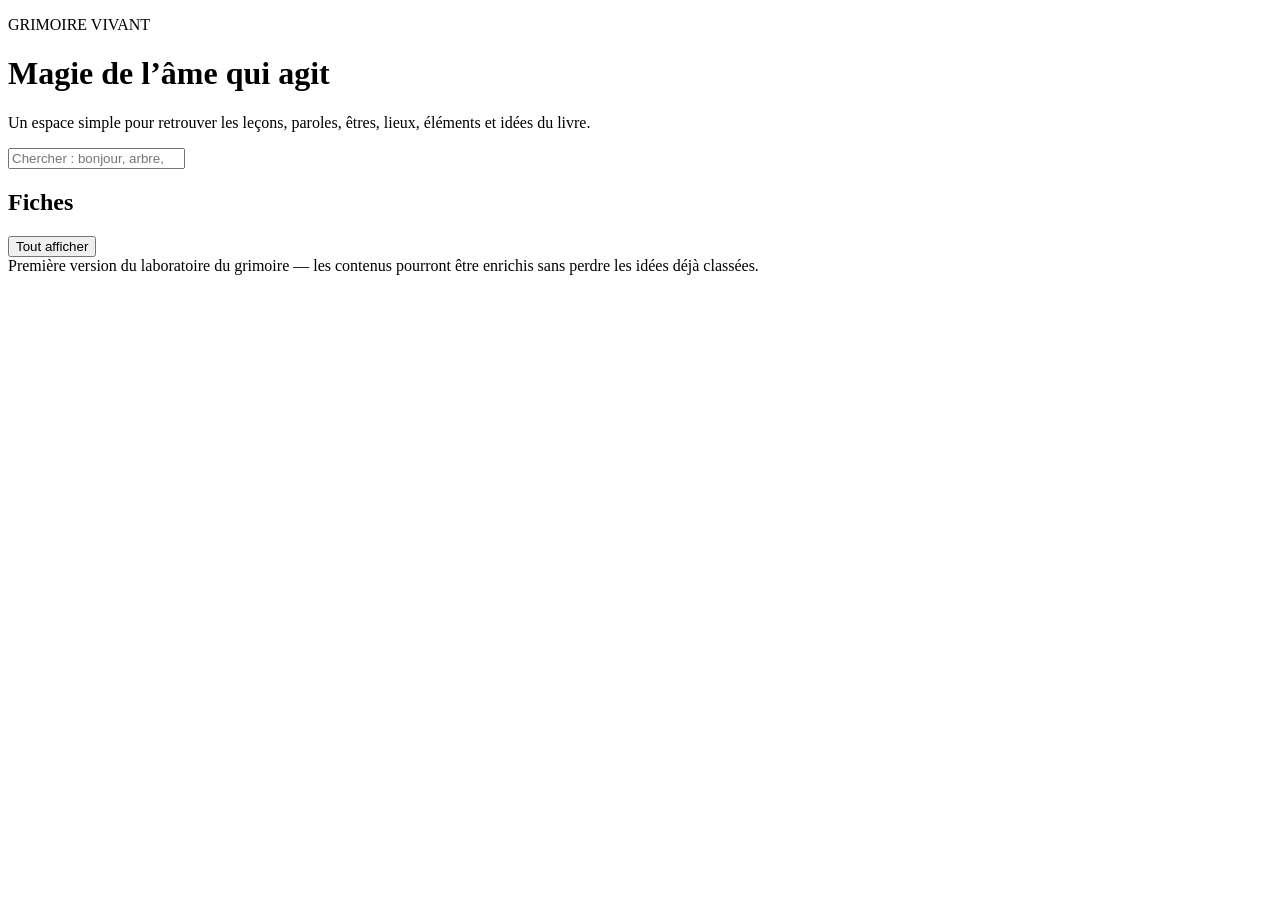
==== app/index.html @ 1a463aea "Create first grimoire app interface" ====
<!doctype html>
<html lang="fr">
<head>
  <meta charset="utf-8" />
  <meta name="viewport" content="width=device-width, initial-scale=1" />
  <title>Magie — Grimoire vivant</title>
  <link rel="stylesheet" href="styles.css" />
</head>
<body>
  <header class="hero">
    <p class="eyebrow">GRIMOIRE VIVANT</p>
    <h1>Magie de l’âme qui agit</h1>
    <p>Un espace simple pour retrouver les leçons, paroles, êtres, lieux, éléments et idées du livre.</p>
    <input id="search" type="search" placeholder="Chercher : bonjour, arbre, bénédiction…" />
  </header>

  <main>
    <section id="categories" class="categories" aria-label="Catégories"></section>
    <section>
      <div class="section-title">
        <h2>Fiches</h2>
        <button id="showAll" class="ghost">Tout afficher</button>
      </div>
      <div id="cards" class="cards"></div>
    </section>
  </main>

  <footer>Première version du laboratoire du grimoire — les contenus pourront être enrichis sans perdre les idées déjà classées.</footer>
  <script src="app.js"></script>
</body>
</html>
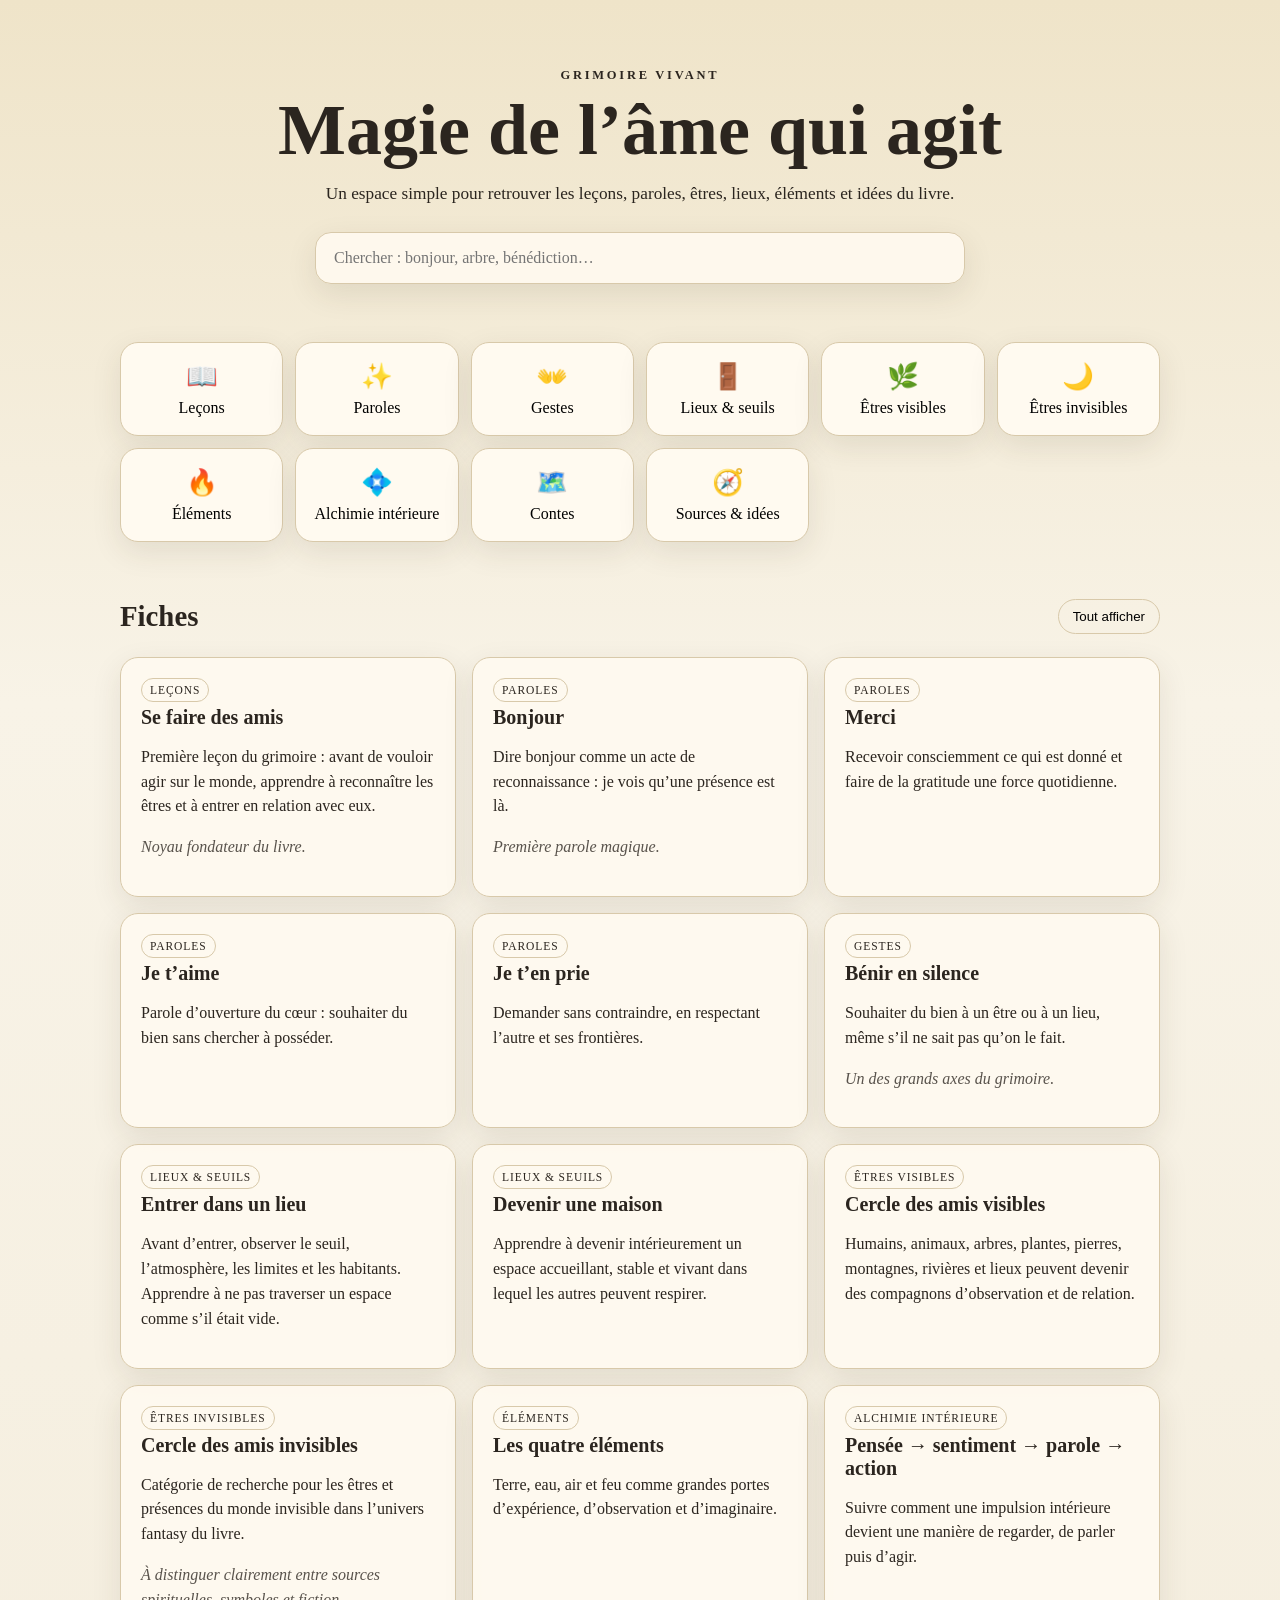
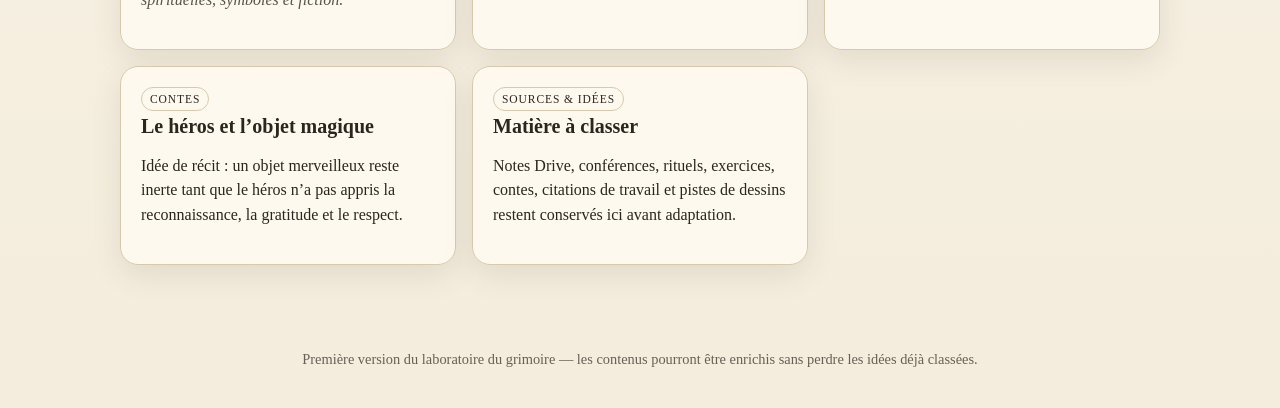
==== commit f1627f7b: "Make grimoire app standalone to avoid preview fetch errors" ====
--- a/app/index.html
+++ b/app/index.html
@@ -4,7 +4,20 @@
   <meta charset="utf-8" />
   <meta name="viewport" content="width=device-width, initial-scale=1" />
   <title>Magie — Grimoire vivant</title>
-  <link rel="stylesheet" href="styles.css" />
+  <style>
+    :root{--bg:#f6f0df;--ink:#2b251f;--paper:#fffaf0;--line:#d8c9aa;--shadow:0 10px 30px rgba(62,47,30,.10)}
+    *{box-sizing:border-box}body{margin:0;font-family:Georgia,'Times New Roman',serif;background:linear-gradient(180deg,#efe4c9 0,#f8f3e7 35%,#f4eddd 100%);color:var(--ink)}
+    .hero{max-width:980px;margin:0 auto;padding:56px 20px 28px;text-align:center}.eyebrow{letter-spacing:.22em;font-size:.78rem;font-weight:700}
+    .hero h1{font-size:clamp(2.2rem,6vw,4.5rem);line-height:.95;margin:.3rem 0 1rem}.hero>p:not(.eyebrow){max-width:680px;margin:0 auto 24px;font-size:1.08rem;line-height:1.6}
+    .hero input{width:min(100%,650px);padding:16px 18px;border:1px solid var(--line);border-radius:16px;background:rgba(255,250,240,.9);font:inherit;box-shadow:var(--shadow)}
+    main{max-width:1080px;margin:0 auto;padding:12px 20px 60px}.categories{display:grid;grid-template-columns:repeat(auto-fit,minmax(150px,1fr));gap:12px;margin:18px 0 34px}
+    .category{border:1px solid var(--line);background:var(--paper);border-radius:18px;padding:18px 12px;cursor:pointer;font:inherit;min-height:92px;box-shadow:var(--shadow);transition:.15s transform,.15s background}
+    .category:hover,.category.active{transform:translateY(-2px);background:#fff}.category .icon{display:block;font-size:1.6rem;margin-bottom:7px}
+    .section-title{display:flex;align-items:center;justify-content:space-between;gap:12px}.section-title h2{font-size:1.8rem}.ghost{border:1px solid var(--line);background:transparent;border-radius:999px;padding:9px 14px;cursor:pointer}
+    .cards{display:grid;grid-template-columns:repeat(auto-fit,minmax(260px,1fr));gap:16px}.card{background:rgba(255,250,240,.92);border:1px solid var(--line);border-radius:18px;padding:20px;box-shadow:var(--shadow)}
+    .card h3{margin:.25rem 0 .7rem;font-size:1.25rem}.card p{line-height:1.55}.tag{display:inline-block;font-size:.72rem;letter-spacing:.08em;text-transform:uppercase;border:1px solid var(--line);border-radius:999px;padding:5px 8px}.note{font-style:italic;opacity:.78}
+    footer{text-align:center;padding:26px 20px 40px;opacity:.7;font-size:.9rem}@media(max-width:600px){.hero{padding-top:38px}.categories{grid-template-columns:repeat(2,1fr)}.section-title{align-items:flex-end}.cards{grid-template-columns:1fr}}
+  </style>
 </head>
 <body>
   <header class="hero">
@@ -26,6 +39,52 @@
   </main>
 
   <footer>Première version du laboratoire du grimoire — les contenus pourront être enrichis sans perdre les idées déjà classées.</footer>
-  <script src="app.js"></script>
+
+  <script>
+    const categories=[
+      ['lecons','📖','Leçons'],['paroles','✨','Paroles'],['gestes','👐','Gestes'],['espaces','🚪','Lieux & seuils'],['visible','🌿','Êtres visibles'],['invisible','🌙','Êtres invisibles'],['elements','🔥','Éléments'],['alchimie','💠','Alchimie intérieure'],['contes','🗺️','Contes'],['sources','🧭','Sources & idées']
+    ];
+    const entries=[
+      {cat:'lecons',title:'Se faire des amis',text:'Première leçon du grimoire : avant de vouloir agir sur le monde, apprendre à reconnaître les êtres et à entrer en relation avec eux.',note:'Noyau fondateur du livre.'},
+      {cat:'paroles',title:'Bonjour',text:'Dire bonjour comme un acte de reconnaissance : je vois qu’une présence est là.',note:'Première parole magique.'},
+      {cat:'paroles',title:'Merci',text:'Recevoir consciemment ce qui est donné et faire de la gratitude une force quotidienne.'},
+      {cat:'paroles',title:'Je t’aime',text:'Parole d’ouverture du cœur : souhaiter du bien sans chercher à posséder.'},
+      {cat:'paroles',title:'Je t’en prie',text:'Demander sans contraindre, en respectant l’autre et ses frontières.'},
+      {cat:'gestes',title:'Bénir en silence',text:'Souhaiter du bien à un être ou à un lieu, même s’il ne sait pas qu’on le fait.',note:'Un des grands axes du grimoire.'},
+      {cat:'espaces',title:'Entrer dans un lieu',text:'Avant d’entrer, observer le seuil, l’atmosphère, les limites et les habitants. Apprendre à ne pas traverser un espace comme s’il était vide.'},
+      {cat:'espaces',title:'Devenir une maison',text:'Apprendre à devenir intérieurement un espace accueillant, stable et vivant dans lequel les autres peuvent respirer.'},
+      {cat:'visible',title:'Cercle des amis visibles',text:'Humains, animaux, arbres, plantes, pierres, montagnes, rivières et lieux peuvent devenir des compagnons d’observation et de relation.'},
+      {cat:'invisible',title:'Cercle des amis invisibles',text:'Catégorie de recherche pour les êtres et présences du monde invisible dans l’univers fantasy du livre.',note:'À distinguer clairement entre sources spirituelles, symboles et fiction.'},
+      {cat:'elements',title:'Les quatre éléments',text:'Terre, eau, air et feu comme grandes portes d’expérience, d’observation et d’imaginaire.'},
+      {cat:'alchimie',title:'Pensée → sentiment → parole → action',text:'Suivre comment une impulsion intérieure devient une manière de regarder, de parler puis d’agir.'},
+      {cat:'contes',title:'Le héros et l’objet magique',text:'Idée de récit : un objet merveilleux reste inerte tant que le héros n’a pas appris la reconnaissance, la gratitude et le respect.'},
+      {cat:'sources',title:'Matière à classer',text:'Notes Drive, conférences, rituels, exercices, contes, citations de travail et pistes de dessins restent conservés ici avant adaptation.'}
+    ];
+    const categoryEl=document.querySelector('#categories');
+    const cardsEl=document.querySelector('#cards');
+    const searchEl=document.querySelector('#search');
+    const showAll=document.querySelector('#showAll');
+    let active='all';
+    categories.forEach(([id,icon,label])=>{
+      const b=document.createElement('button');
+      b.className='category'; b.dataset.cat=id; b.innerHTML=`<span class="icon">${icon}</span>${label}`;
+      b.onclick=()=>{active=id;document.querySelectorAll('.category').forEach(x=>x.classList.toggle('active',x===b));render();};
+      categoryEl.appendChild(b);
+    });
+    function render(){
+      const q=searchEl.value.trim().toLowerCase();
+      const filtered=entries.filter(e=>(active==='all'||e.cat===active)&&(`${e.title} ${e.text} ${e.note||''}`.toLowerCase().includes(q)));
+      cardsEl.innerHTML=filtered.length?'':'<article class="card"><h3>Aucune fiche trouvée</h3><p>Essaie un autre mot ou affiche toutes les catégories.</p></article>';
+      filtered.forEach(e=>{
+        const label=categories.find(c=>c[0]===e.cat)?.[2]||e.cat;
+        const card=document.createElement('article'); card.className='card';
+        card.innerHTML=`<span class="tag">${label}</span><h3>${e.title}</h3><p>${e.text}</p>${e.note?`<p class="note">${e.note}</p>`:''}`;
+        cardsEl.appendChild(card);
+      });
+    }
+    searchEl.addEventListener('input',render);
+    showAll.onclick=()=>{active='all';document.querySelectorAll('.category').forEach(x=>x.classList.remove('active'));render();};
+    render();
+  </script>
 </body>
 </html>
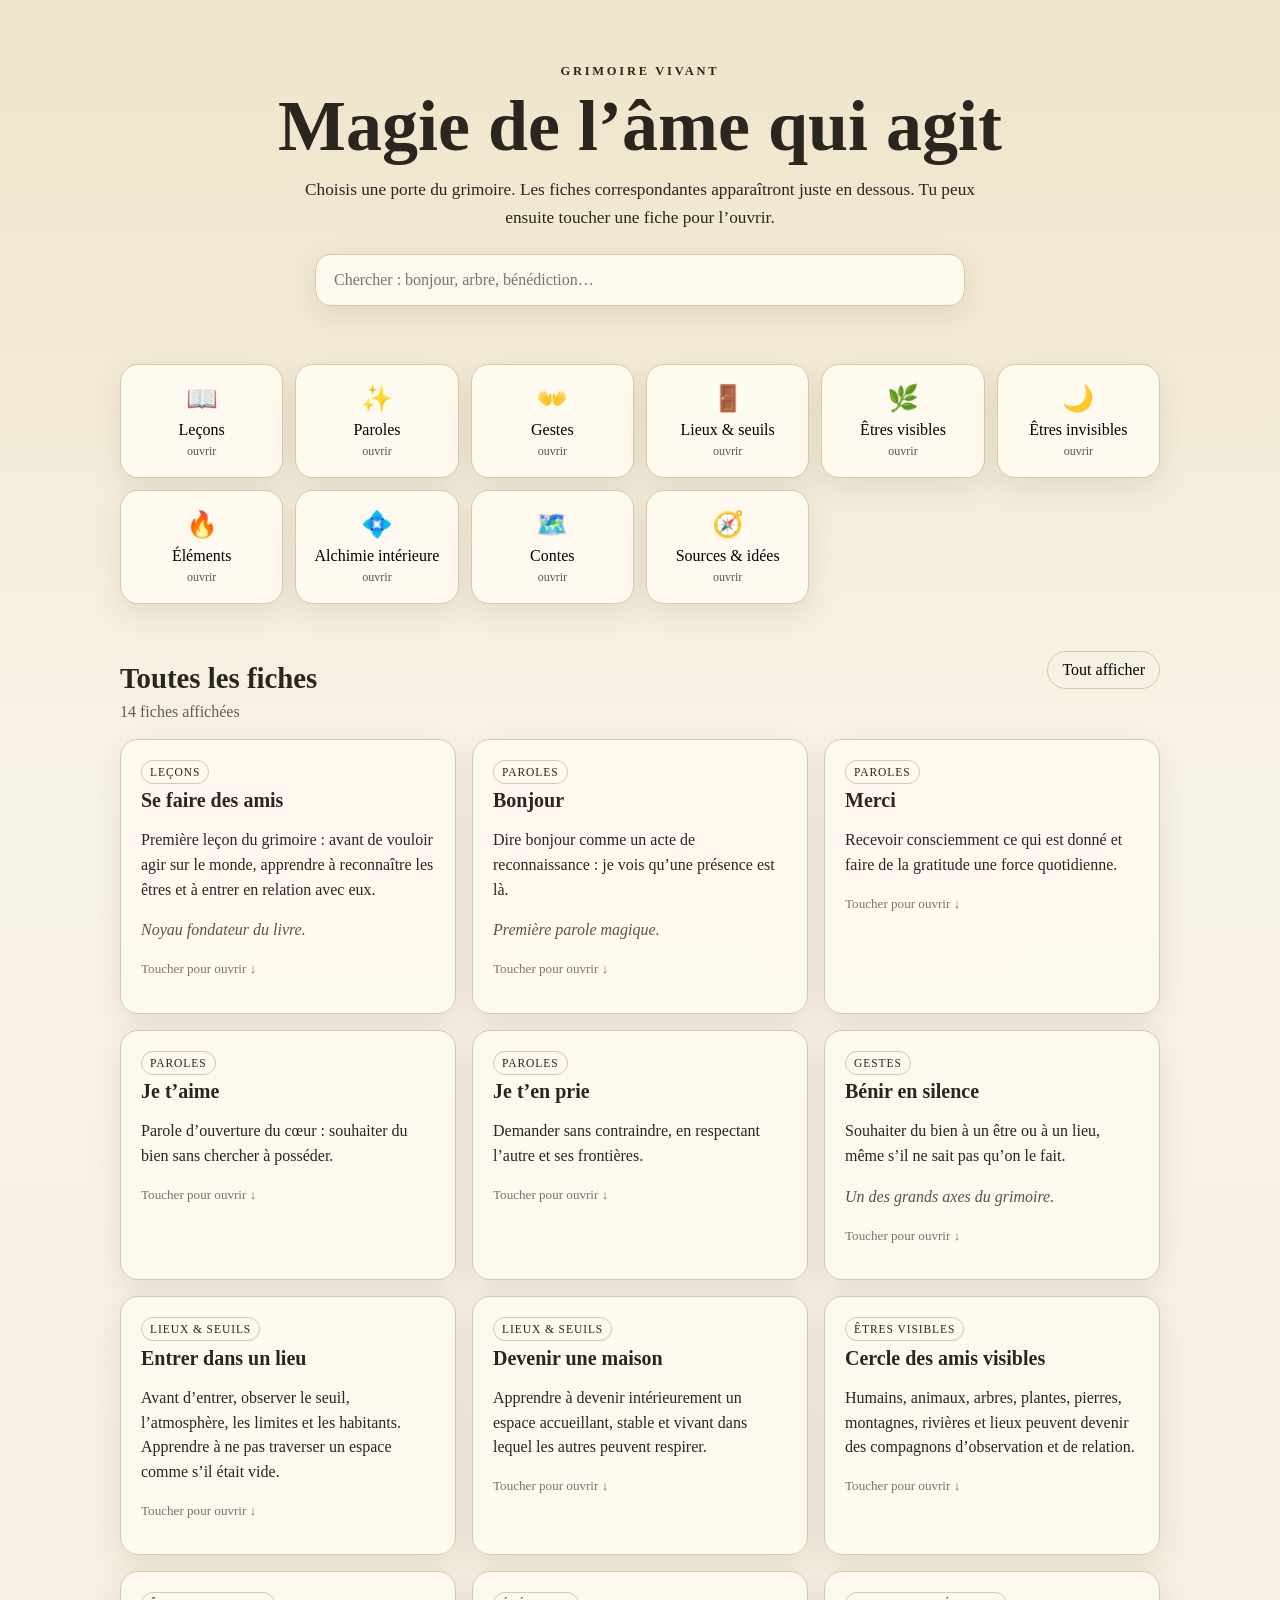
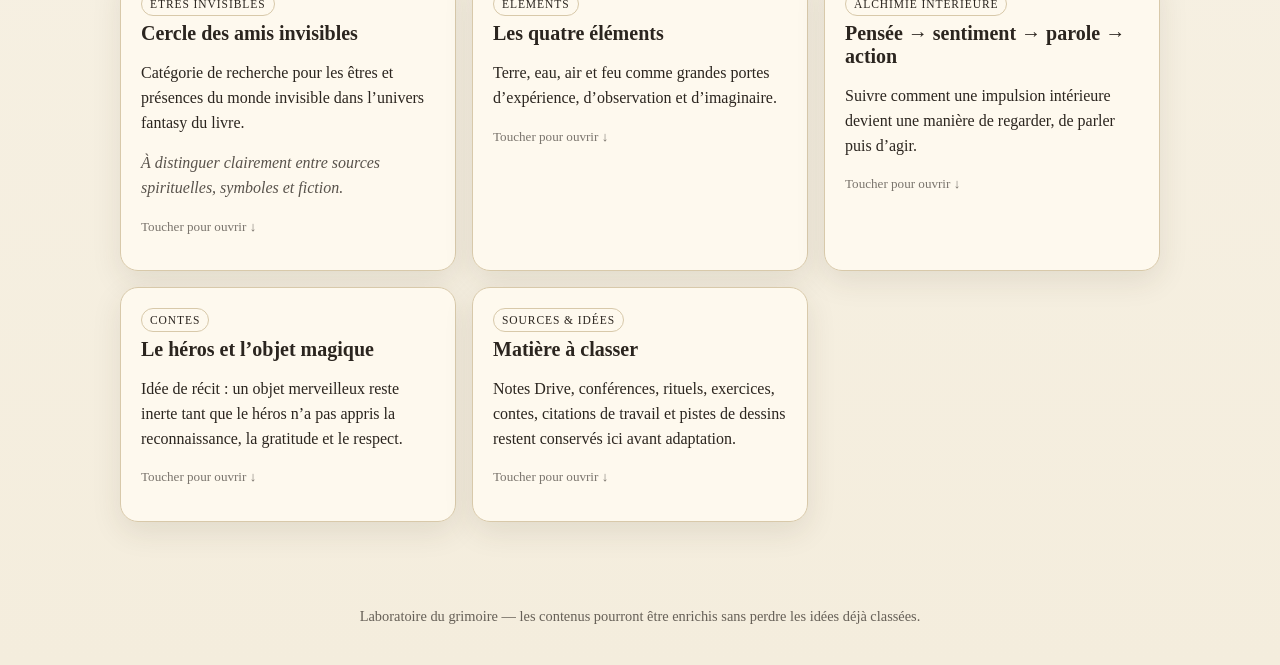
==== commit ae0c7016: "Make grimoire buttons clearly interactive" ====
--- a/app/index.html
+++ b/app/index.html
@@ -1,90 +1,60 @@
 <!doctype html>
 <html lang="fr">
 <head>
-  <meta charset="utf-8" />
-  <meta name="viewport" content="width=device-width, initial-scale=1" />
-  <title>Magie — Grimoire vivant</title>
-  <style>
-    :root{--bg:#f6f0df;--ink:#2b251f;--paper:#fffaf0;--line:#d8c9aa;--shadow:0 10px 30px rgba(62,47,30,.10)}
-    *{box-sizing:border-box}body{margin:0;font-family:Georgia,'Times New Roman',serif;background:linear-gradient(180deg,#efe4c9 0,#f8f3e7 35%,#f4eddd 100%);color:var(--ink)}
-    .hero{max-width:980px;margin:0 auto;padding:56px 20px 28px;text-align:center}.eyebrow{letter-spacing:.22em;font-size:.78rem;font-weight:700}
-    .hero h1{font-size:clamp(2.2rem,6vw,4.5rem);line-height:.95;margin:.3rem 0 1rem}.hero>p:not(.eyebrow){max-width:680px;margin:0 auto 24px;font-size:1.08rem;line-height:1.6}
-    .hero input{width:min(100%,650px);padding:16px 18px;border:1px solid var(--line);border-radius:16px;background:rgba(255,250,240,.9);font:inherit;box-shadow:var(--shadow)}
-    main{max-width:1080px;margin:0 auto;padding:12px 20px 60px}.categories{display:grid;grid-template-columns:repeat(auto-fit,minmax(150px,1fr));gap:12px;margin:18px 0 34px}
-    .category{border:1px solid var(--line);background:var(--paper);border-radius:18px;padding:18px 12px;cursor:pointer;font:inherit;min-height:92px;box-shadow:var(--shadow);transition:.15s transform,.15s background}
-    .category:hover,.category.active{transform:translateY(-2px);background:#fff}.category .icon{display:block;font-size:1.6rem;margin-bottom:7px}
-    .section-title{display:flex;align-items:center;justify-content:space-between;gap:12px}.section-title h2{font-size:1.8rem}.ghost{border:1px solid var(--line);background:transparent;border-radius:999px;padding:9px 14px;cursor:pointer}
-    .cards{display:grid;grid-template-columns:repeat(auto-fit,minmax(260px,1fr));gap:16px}.card{background:rgba(255,250,240,.92);border:1px solid var(--line);border-radius:18px;padding:20px;box-shadow:var(--shadow)}
-    .card h3{margin:.25rem 0 .7rem;font-size:1.25rem}.card p{line-height:1.55}.tag{display:inline-block;font-size:.72rem;letter-spacing:.08em;text-transform:uppercase;border:1px solid var(--line);border-radius:999px;padding:5px 8px}.note{font-style:italic;opacity:.78}
-    footer{text-align:center;padding:26px 20px 40px;opacity:.7;font-size:.9rem}@media(max-width:600px){.hero{padding-top:38px}.categories{grid-template-columns:repeat(2,1fr)}.section-title{align-items:flex-end}.cards{grid-template-columns:1fr}}
-  </style>
+<meta charset="utf-8">
+<meta name="viewport" content="width=device-width,initial-scale=1">
+<title>Magie — Grimoire vivant</title>
+<style>
+:root{--bg:#f6f0df;--ink:#2b251f;--paper:#fffaf0;--line:#d8c9aa;--accent:#6f5b37;--shadow:0 10px 30px rgba(62,47,30,.10)}
+*{box-sizing:border-box}html{scroll-behavior:smooth}body{margin:0;font-family:Georgia,'Times New Roman',serif;background:linear-gradient(180deg,#efe4c9 0,#f8f3e7 35%,#f4eddd 100%);color:var(--ink)}
+.hero{max-width:980px;margin:auto;padding:52px 20px 28px;text-align:center}.eyebrow{letter-spacing:.22em;font-size:.78rem;font-weight:700}.hero h1{font-size:clamp(2.2rem,6vw,4.5rem);line-height:.95;margin:.3rem 0 1rem}.hero>p:not(.eyebrow){max-width:700px;margin:0 auto 22px;font-size:1.08rem;line-height:1.6}.hero input{width:min(100%,650px);padding:16px 18px;border:1px solid var(--line);border-radius:16px;background:rgba(255,250,240,.96);font:inherit;box-shadow:var(--shadow)}
+main{max-width:1080px;margin:auto;padding:12px 20px 60px}.categories{display:grid;grid-template-columns:repeat(auto-fit,minmax(150px,1fr));gap:12px;margin:18px 0 34px}.category{border:1px solid var(--line);background:var(--paper);border-radius:18px;padding:18px 12px;cursor:pointer;font:inherit;min-height:92px;box-shadow:var(--shadow);transition:.15s transform,.15s background,.15s border-color}.category:hover{transform:translateY(-2px)}.category.active{background:#f0e2bd;border:2px solid var(--accent);transform:translateY(-2px)}.category .icon{display:block;font-size:1.6rem;margin-bottom:7px}.category .small{display:block;font-size:.75rem;opacity:.65;margin-top:5px}
+.section-title{display:flex;align-items:center;justify-content:space-between;gap:12px}.section-title h2{font-size:1.8rem;margin-bottom:8px}.status{margin:0 0 18px;opacity:.72}.ghost{border:1px solid var(--line);background:transparent;border-radius:999px;padding:9px 14px;cursor:pointer;font:inherit}.cards{display:grid;grid-template-columns:repeat(auto-fit,minmax(270px,1fr));gap:16px}.card{background:rgba(255,250,240,.94);border:1px solid var(--line);border-radius:18px;padding:20px;box-shadow:var(--shadow);cursor:pointer;transition:.15s transform,.15s border-color}.card:hover{transform:translateY(-2px);border-color:#b9a070}.card h3{margin:.35rem 0 .7rem;font-size:1.25rem}.card p{line-height:1.55}.tag{display:inline-block;font-size:.72rem;letter-spacing:.08em;text-transform:uppercase;border:1px solid var(--line);border-radius:999px;padding:5px 8px}.note{font-style:italic;opacity:.78}.details{display:none;border-top:1px dashed var(--line);margin-top:14px;padding-top:12px}.card.open .details{display:block}.openhint{font-size:.82rem;opacity:.62;margin-top:12px}.card.open .openhint{display:none}.pulse{animation:pulse .35s ease}@keyframes pulse{50%{transform:scale(.99)}}footer{text-align:center;padding:26px 20px 40px;opacity:.7;font-size:.9rem}@media(max-width:600px){.hero{padding-top:36px}.categories{grid-template-columns:repeat(2,1fr)}.section-title{align-items:flex-end}.cards{grid-template-columns:1fr}}
+</style>
 </head>
 <body>
-  <header class="hero">
-    <p class="eyebrow">GRIMOIRE VIVANT</p>
-    <h1>Magie de l’âme qui agit</h1>
-    <p>Un espace simple pour retrouver les leçons, paroles, êtres, lieux, éléments et idées du livre.</p>
-    <input id="search" type="search" placeholder="Chercher : bonjour, arbre, bénédiction…" />
-  </header>
-
-  <main>
-    <section id="categories" class="categories" aria-label="Catégories"></section>
-    <section>
-      <div class="section-title">
-        <h2>Fiches</h2>
-        <button id="showAll" class="ghost">Tout afficher</button>
-      </div>
-      <div id="cards" class="cards"></div>
-    </section>
-  </main>
-
-  <footer>Première version du laboratoire du grimoire — les contenus pourront être enrichis sans perdre les idées déjà classées.</footer>
-
-  <script>
-    const categories=[
-      ['lecons','📖','Leçons'],['paroles','✨','Paroles'],['gestes','👐','Gestes'],['espaces','🚪','Lieux & seuils'],['visible','🌿','Êtres visibles'],['invisible','🌙','Êtres invisibles'],['elements','🔥','Éléments'],['alchimie','💠','Alchimie intérieure'],['contes','🗺️','Contes'],['sources','🧭','Sources & idées']
-    ];
-    const entries=[
-      {cat:'lecons',title:'Se faire des amis',text:'Première leçon du grimoire : avant de vouloir agir sur le monde, apprendre à reconnaître les êtres et à entrer en relation avec eux.',note:'Noyau fondateur du livre.'},
-      {cat:'paroles',title:'Bonjour',text:'Dire bonjour comme un acte de reconnaissance : je vois qu’une présence est là.',note:'Première parole magique.'},
-      {cat:'paroles',title:'Merci',text:'Recevoir consciemment ce qui est donné et faire de la gratitude une force quotidienne.'},
-      {cat:'paroles',title:'Je t’aime',text:'Parole d’ouverture du cœur : souhaiter du bien sans chercher à posséder.'},
-      {cat:'paroles',title:'Je t’en prie',text:'Demander sans contraindre, en respectant l’autre et ses frontières.'},
-      {cat:'gestes',title:'Bénir en silence',text:'Souhaiter du bien à un être ou à un lieu, même s’il ne sait pas qu’on le fait.',note:'Un des grands axes du grimoire.'},
-      {cat:'espaces',title:'Entrer dans un lieu',text:'Avant d’entrer, observer le seuil, l’atmosphère, les limites et les habitants. Apprendre à ne pas traverser un espace comme s’il était vide.'},
-      {cat:'espaces',title:'Devenir une maison',text:'Apprendre à devenir intérieurement un espace accueillant, stable et vivant dans lequel les autres peuvent respirer.'},
-      {cat:'visible',title:'Cercle des amis visibles',text:'Humains, animaux, arbres, plantes, pierres, montagnes, rivières et lieux peuvent devenir des compagnons d’observation et de relation.'},
-      {cat:'invisible',title:'Cercle des amis invisibles',text:'Catégorie de recherche pour les êtres et présences du monde invisible dans l’univers fantasy du livre.',note:'À distinguer clairement entre sources spirituelles, symboles et fiction.'},
-      {cat:'elements',title:'Les quatre éléments',text:'Terre, eau, air et feu comme grandes portes d’expérience, d’observation et d’imaginaire.'},
-      {cat:'alchimie',title:'Pensée → sentiment → parole → action',text:'Suivre comment une impulsion intérieure devient une manière de regarder, de parler puis d’agir.'},
-      {cat:'contes',title:'Le héros et l’objet magique',text:'Idée de récit : un objet merveilleux reste inerte tant que le héros n’a pas appris la reconnaissance, la gratitude et le respect.'},
-      {cat:'sources',title:'Matière à classer',text:'Notes Drive, conférences, rituels, exercices, contes, citations de travail et pistes de dessins restent conservés ici avant adaptation.'}
-    ];
-    const categoryEl=document.querySelector('#categories');
-    const cardsEl=document.querySelector('#cards');
-    const searchEl=document.querySelector('#search');
-    const showAll=document.querySelector('#showAll');
-    let active='all';
-    categories.forEach(([id,icon,label])=>{
-      const b=document.createElement('button');
-      b.className='category'; b.dataset.cat=id; b.innerHTML=`<span class="icon">${icon}</span>${label}`;
-      b.onclick=()=>{active=id;document.querySelectorAll('.category').forEach(x=>x.classList.toggle('active',x===b));render();};
-      categoryEl.appendChild(b);
-    });
-    function render(){
-      const q=searchEl.value.trim().toLowerCase();
-      const filtered=entries.filter(e=>(active==='all'||e.cat===active)&&(`${e.title} ${e.text} ${e.note||''}`.toLowerCase().includes(q)));
-      cardsEl.innerHTML=filtered.length?'':'<article class="card"><h3>Aucune fiche trouvée</h3><p>Essaie un autre mot ou affiche toutes les catégories.</p></article>';
-      filtered.forEach(e=>{
-        const label=categories.find(c=>c[0]===e.cat)?.[2]||e.cat;
-        const card=document.createElement('article'); card.className='card';
-        card.innerHTML=`<span class="tag">${label}</span><h3>${e.title}</h3><p>${e.text}</p>${e.note?`<p class="note">${e.note}</p>`:''}`;
-        cardsEl.appendChild(card);
-      });
-    }
-    searchEl.addEventListener('input',render);
-    showAll.onclick=()=>{active='all';document.querySelectorAll('.category').forEach(x=>x.classList.remove('active'));render();};
-    render();
-  </script>
+<header class="hero">
+<p class="eyebrow">GRIMOIRE VIVANT</p>
+<h1>Magie de l’âme qui agit</h1>
+<p>Choisis une porte du grimoire. Les fiches correspondantes apparaîtront juste en dessous. Tu peux ensuite toucher une fiche pour l’ouvrir.</p>
+<input id="search" type="search" placeholder="Chercher : bonjour, arbre, bénédiction…" autocomplete="off">
+</header>
+<main>
+<section id="categories" class="categories" aria-label="Catégories"></section>
+<section id="results">
+<div class="section-title"><h2 id="sectionHeading">Toutes les fiches</h2><button id="showAll" class="ghost" type="button">Tout afficher</button></div>
+<p id="status" class="status"></p>
+<div id="cards" class="cards"></div>
+</section>
+</main>
+<footer>Laboratoire du grimoire — les contenus pourront être enrichis sans perdre les idées déjà classées.</footer>
+<script>
+(function(){
+const categories=[['lecons','📖','Leçons'],['paroles','✨','Paroles'],['gestes','👐','Gestes'],['espaces','🚪','Lieux & seuils'],['visible','🌿','Êtres visibles'],['invisible','🌙','Êtres invisibles'],['elements','🔥','Éléments'],['alchimie','💠','Alchimie intérieure'],['contes','🗺️','Contes'],['sources','🧭','Sources & idées']];
+const entries=[
+{cat:'lecons',title:'Se faire des amis',text:'Première leçon du grimoire : avant de vouloir agir sur le monde, apprendre à reconnaître les êtres et à entrer en relation avec eux.',note:'Noyau fondateur du livre.',more:'Commencer par saluer, observer, remercier et apprendre à connaître avant de demander quoi que ce soit.'},
+{cat:'paroles',title:'Bonjour',text:'Dire bonjour comme un acte de reconnaissance : je vois qu’une présence est là.',note:'Première parole magique.',more:'À explorer avec les humains, les animaux, les arbres, un lieu ou un nouveau jour.'},
+{cat:'paroles',title:'Merci',text:'Recevoir consciemment ce qui est donné et faire de la gratitude une force quotidienne.',more:'Exercice possible : choisir trois choses très simples à remercier chaque matin.'},
+{cat:'paroles',title:'Je t’aime',text:'Parole d’ouverture du cœur : souhaiter du bien sans chercher à posséder.',more:'Dans le grimoire, l’amour peut devenir une qualité de présence plutôt qu’une formule de pouvoir.'},
+{cat:'paroles',title:'Je t’en prie',text:'Demander sans contraindre, en respectant l’autre et ses frontières.',more:'Cette parole ouvre le thème du consentement, des seuils et du respect des espaces.'},
+{cat:'gestes',title:'Bénir en silence',text:'Souhaiter du bien à un être ou à un lieu, même s’il ne sait pas qu’on le fait.',note:'Un des grands axes du grimoire.',more:'La bénédiction n’exige ni récompense ni possession : elle consiste d’abord à souhaiter le bien.'},
+{cat:'espaces',title:'Entrer dans un lieu',text:'Avant d’entrer, observer le seuil, l’atmosphère, les limites et les habitants. Apprendre à ne pas traverser un espace comme s’il était vide.',more:'On pourra en faire une leçon entière sur les portes, les frontières et la manière de demander intérieurement la permission.'},
+{cat:'espaces',title:'Devenir une maison',text:'Apprendre à devenir intérieurement un espace accueillant, stable et vivant dans lequel les autres peuvent respirer.',more:'Idée centrale : avant de construire un espace magique autour de soi, devenir soi-même un espace habitable.'},
+{cat:'visible',title:'Cercle des amis visibles',text:'Humains, animaux, arbres, plantes, pierres, montagnes, rivières et lieux peuvent devenir des compagnons d’observation et de relation.',more:'Chaque règne pourra avoir ses signes, exercices, histoires et pages de dessin.'},
+{cat:'invisible',title:'Cercle des amis invisibles',text:'Catégorie de recherche pour les êtres et présences du monde invisible dans l’univers fantasy du livre.',note:'À distinguer clairement entre sources spirituelles, symboles et fiction.',more:'Cette partie servira de bestiaire et de carte d’univers, avec une indication claire de la provenance de chaque figure.'},
+{cat:'elements',title:'Les quatre éléments',text:'Terre, eau, air et feu comme grandes portes d’expérience, d’observation et d’imaginaire.',more:'Chaque élément pourra réunir sensations, qualités, lieux, créatures, gestes et aventures.'},
+{cat:'alchimie',title:'Pensée → sentiment → parole → action',text:'Suivre comment une impulsion intérieure devient une manière de regarder, de parler puis d’agir.',more:'Une piste pour montrer que la magie du grimoire commence dans la transformation de la vie intérieure.'},
+{cat:'contes',title:'Le héros et l’objet magique',text:'Idée de récit : un objet merveilleux reste inerte tant que le héros n’a pas appris la reconnaissance, la gratitude et le respect.',more:'L’objet devient alors un révélateur : il ne donne pas la magie, il répond à une qualité que le héros a développée.'},
+{cat:'sources',title:'Matière à classer',text:'Notes Drive, conférences, rituels, exercices, contes, citations de travail et pistes de dessins restent conservés ici avant adaptation.',more:'Cette zone gardera la matière brute afin qu’aucune idée ne soit perdue pendant l’écriture.'}
+];
+const categoryEl=document.getElementById('categories'),cardsEl=document.getElementById('cards'),searchEl=document.getElementById('search'),showAll=document.getElementById('showAll'),heading=document.getElementById('sectionHeading'),status=document.getElementById('status'),results=document.getElementById('results');
+let active='all';
+function labelFor(id){const c=categories.find(function(x){return x[0]===id});return c?c[2]:id}
+function selectCategory(id,button){active=id;document.querySelectorAll('.category').forEach(function(x){x.classList.toggle('active',x===button)});render();results.classList.remove('pulse');void results.offsetWidth;results.classList.add('pulse');setTimeout(function(){results.scrollIntoView({behavior:'smooth',block:'start'})},60)}
+categories.forEach(function(c){const b=document.createElement('button');b.type='button';b.className='category';b.setAttribute('aria-pressed','false');b.innerHTML='<span class="icon">'+c[1]+'</span>'+c[2]+'<span class="small">ouvrir</span>';b.addEventListener('click',function(){document.querySelectorAll('.category').forEach(function(x){x.setAttribute('aria-pressed','false')});b.setAttribute('aria-pressed','true');selectCategory(c[0],b)});categoryEl.appendChild(b)});
+function render(){const q=searchEl.value.trim().toLowerCase();const filtered=entries.filter(function(e){return(active==='all'||e.cat===active)&&((e.title+' '+e.text+' '+(e.note||'')+' '+(e.more||'')).toLowerCase().indexOf(q)!==-1)});heading.textContent=active==='all'?'Toutes les fiches':labelFor(active);status.textContent=filtered.length+' fiche'+(filtered.length>1?'s':'')+' affichée'+(filtered.length>1?'s':'')+(q?' pour « '+searchEl.value.trim()+' »':'');cardsEl.innerHTML='';if(!filtered.length){cardsEl.innerHTML='<article class="card"><h3>Aucune fiche trouvée</h3><p>Essaie un autre mot ou affiche toutes les catégories.</p></article>';return}filtered.forEach(function(e){const card=document.createElement('article');card.className='card';card.tabIndex=0;card.setAttribute('role','button');card.setAttribute('aria-expanded','false');card.innerHTML='<span class="tag">'+labelFor(e.cat)+'</span><h3>'+e.title+'</h3><p>'+e.text+'</p>'+(e.note?'<p class="note">'+e.note+'</p>':'')+'<p class="openhint">Toucher pour ouvrir ↓</p><div class="details"><strong>À développer dans le livre</strong><p>'+e.more+'</p></div>';function toggle(){const open=card.classList.toggle('open');card.setAttribute('aria-expanded',open?'true':'false')}card.addEventListener('click',toggle);card.addEventListener('keydown',function(ev){if(ev.key==='Enter'||ev.key===' '){ev.preventDefault();toggle()}});cardsEl.appendChild(card)})}
+searchEl.addEventListener('input',render);showAll.addEventListener('click',function(){active='all';document.querySelectorAll('.category').forEach(function(x){x.classList.remove('active');x.setAttribute('aria-pressed','false')});render()});render();
+})();
+</script>
 </body>
 </html>
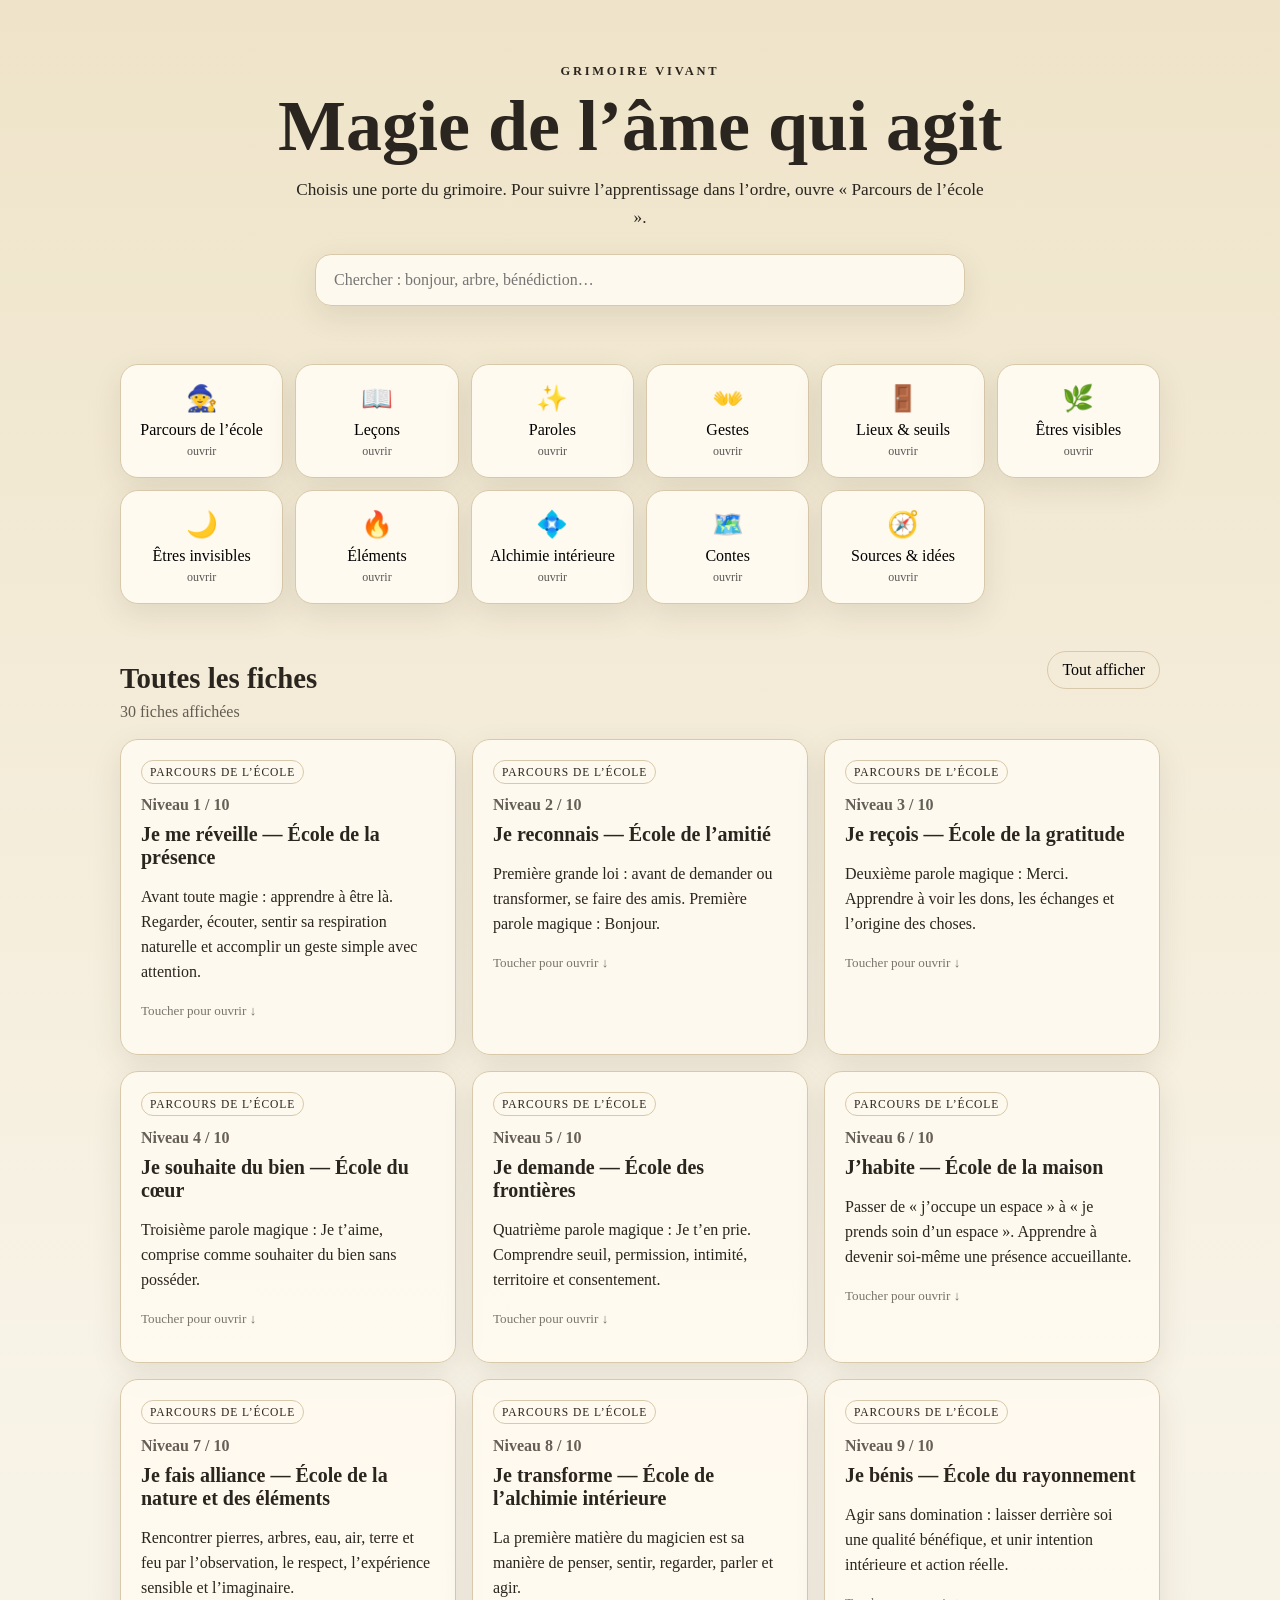
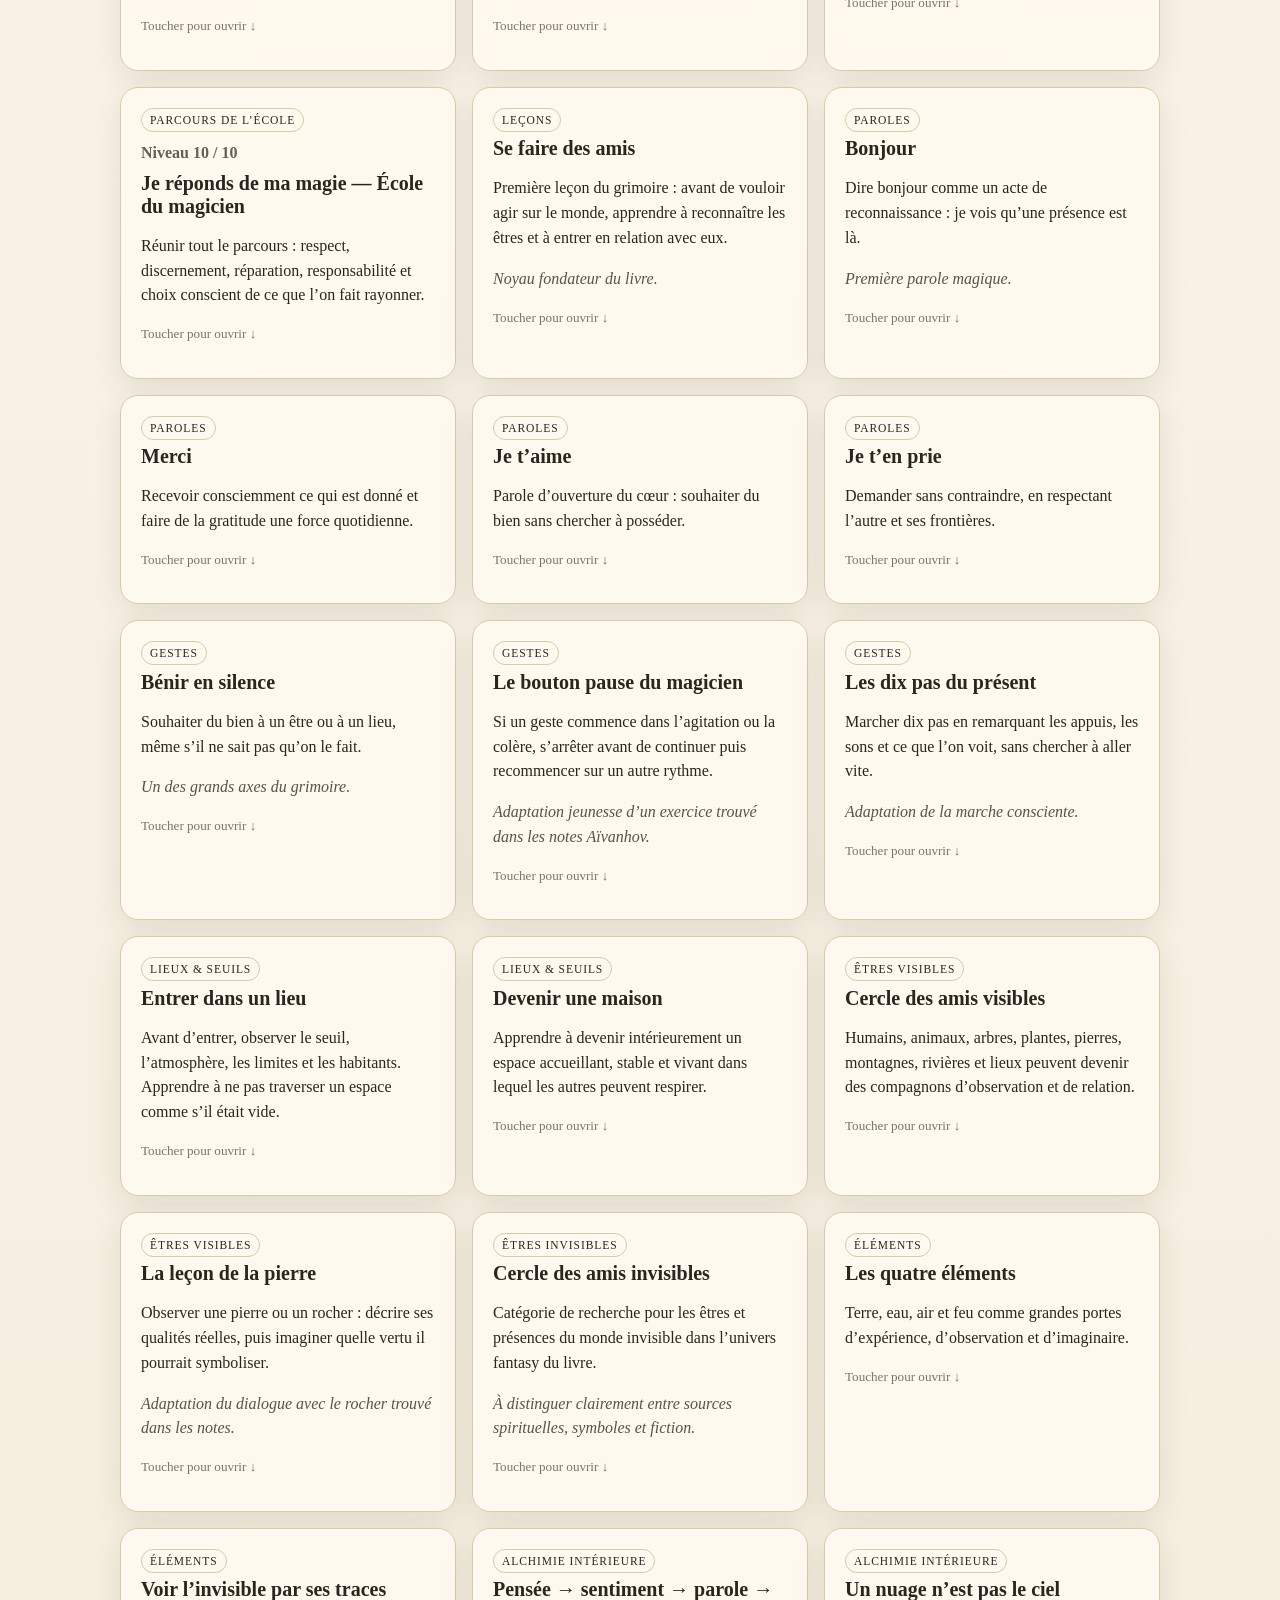
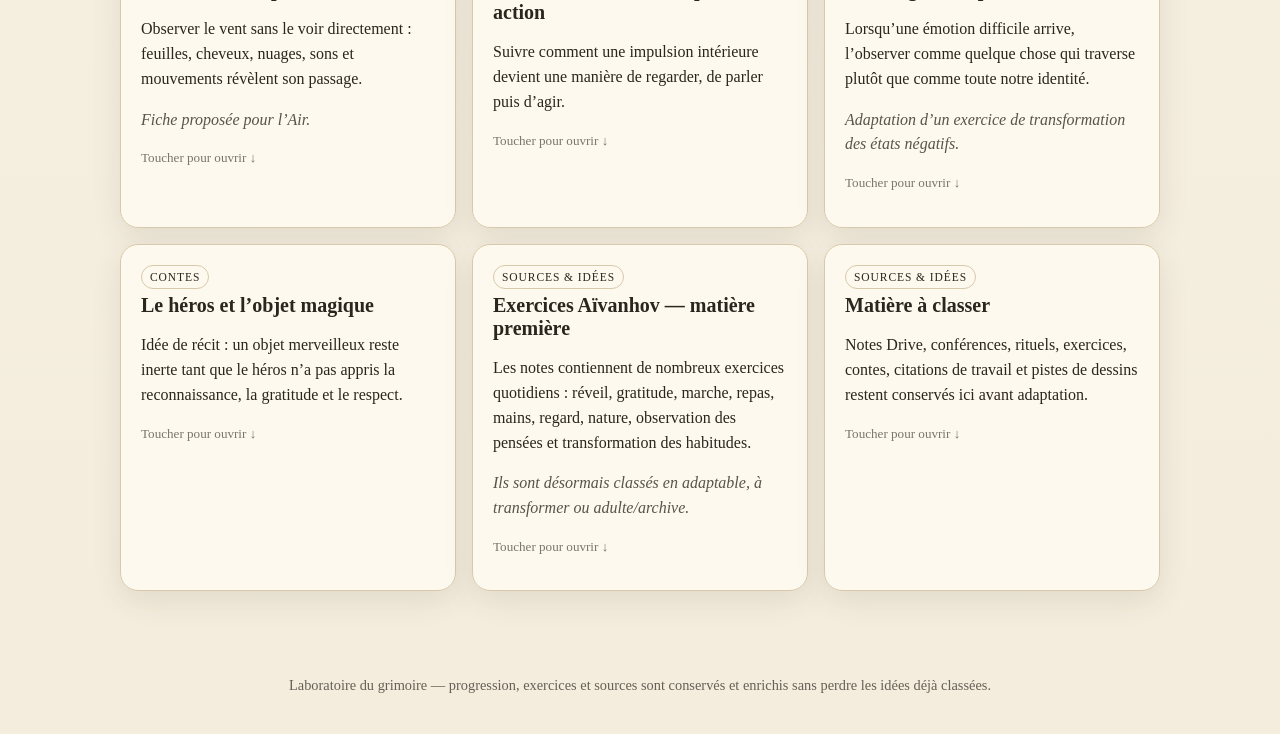
==== commit a4a2b82a: "Add progressive magic school pathway to app" ====
--- a/app/index.html
+++ b/app/index.html
@@ -9,14 +9,14 @@
 *{box-sizing:border-box}html{scroll-behavior:smooth}body{margin:0;font-family:Georgia,'Times New Roman',serif;background:linear-gradient(180deg,#efe4c9 0,#f8f3e7 35%,#f4eddd 100%);color:var(--ink)}
 .hero{max-width:980px;margin:auto;padding:52px 20px 28px;text-align:center}.eyebrow{letter-spacing:.22em;font-size:.78rem;font-weight:700}.hero h1{font-size:clamp(2.2rem,6vw,4.5rem);line-height:.95;margin:.3rem 0 1rem}.hero>p:not(.eyebrow){max-width:700px;margin:0 auto 22px;font-size:1.08rem;line-height:1.6}.hero input{width:min(100%,650px);padding:16px 18px;border:1px solid var(--line);border-radius:16px;background:rgba(255,250,240,.96);font:inherit;box-shadow:var(--shadow)}
 main{max-width:1080px;margin:auto;padding:12px 20px 60px}.categories{display:grid;grid-template-columns:repeat(auto-fit,minmax(150px,1fr));gap:12px;margin:18px 0 34px}.category{border:1px solid var(--line);background:var(--paper);border-radius:18px;padding:18px 12px;cursor:pointer;font:inherit;min-height:92px;box-shadow:var(--shadow);transition:.15s transform,.15s background,.15s border-color}.category:hover{transform:translateY(-2px)}.category.active{background:#f0e2bd;border:2px solid var(--accent);transform:translateY(-2px)}.category .icon{display:block;font-size:1.6rem;margin-bottom:7px}.category .small{display:block;font-size:.75rem;opacity:.65;margin-top:5px}
-.section-title{display:flex;align-items:center;justify-content:space-between;gap:12px}.section-title h2{font-size:1.8rem;margin-bottom:8px}.status{margin:0 0 18px;opacity:.72}.ghost{border:1px solid var(--line);background:transparent;border-radius:999px;padding:9px 14px;cursor:pointer;font:inherit}.cards{display:grid;grid-template-columns:repeat(auto-fit,minmax(270px,1fr));gap:16px}.card{background:rgba(255,250,240,.94);border:1px solid var(--line);border-radius:18px;padding:20px;box-shadow:var(--shadow);cursor:pointer;transition:.15s transform,.15s border-color}.card:hover{transform:translateY(-2px);border-color:#b9a070}.card h3{margin:.35rem 0 .7rem;font-size:1.25rem}.card p{line-height:1.55}.tag{display:inline-block;font-size:.72rem;letter-spacing:.08em;text-transform:uppercase;border:1px solid var(--line);border-radius:999px;padding:5px 8px}.note{font-style:italic;opacity:.78}.details{display:none;border-top:1px dashed var(--line);margin-top:14px;padding-top:12px}.card.open .details{display:block}.openhint{font-size:.82rem;opacity:.62;margin-top:12px}.card.open .openhint{display:none}.pulse{animation:pulse .35s ease}@keyframes pulse{50%{transform:scale(.99)}}footer{text-align:center;padding:26px 20px 40px;opacity:.7;font-size:.9rem}@media(max-width:600px){.hero{padding-top:36px}.categories{grid-template-columns:repeat(2,1fr)}.section-title{align-items:flex-end}.cards{grid-template-columns:1fr}}
+.section-title{display:flex;align-items:center;justify-content:space-between;gap:12px}.section-title h2{font-size:1.8rem;margin-bottom:8px}.status{margin:0 0 18px;opacity:.72}.ghost{border:1px solid var(--line);background:transparent;border-radius:999px;padding:9px 14px;cursor:pointer;font:inherit}.cards{display:grid;grid-template-columns:repeat(auto-fit,minmax(270px,1fr));gap:16px}.card{background:rgba(255,250,240,.94);border:1px solid var(--line);border-radius:18px;padding:20px;box-shadow:var(--shadow);cursor:pointer;transition:.15s transform,.15s border-color}.card:hover{transform:translateY(-2px);border-color:#b9a070}.card h3{margin:.35rem 0 .7rem;font-size:1.25rem}.card p{line-height:1.55}.tag{display:inline-block;font-size:.72rem;letter-spacing:.08em;text-transform:uppercase;border:1px solid var(--line);border-radius:999px;padding:5px 8px}.level{font-weight:700;opacity:.72;margin:.6rem 0 0}.note{font-style:italic;opacity:.78}.details{display:none;border-top:1px dashed var(--line);margin-top:14px;padding-top:12px}.card.open .details{display:block}.openhint{font-size:.82rem;opacity:.62;margin-top:12px}.card.open .openhint{display:none}.pulse{animation:pulse .35s ease}@keyframes pulse{50%{transform:scale(.99)}}footer{text-align:center;padding:26px 20px 40px;opacity:.7;font-size:.9rem}@media(max-width:600px){.hero{padding-top:36px}.categories{grid-template-columns:repeat(2,1fr)}.section-title{align-items:flex-end}.cards{grid-template-columns:1fr}}
 </style>
 </head>
 <body>
 <header class="hero">
 <p class="eyebrow">GRIMOIRE VIVANT</p>
 <h1>Magie de l’âme qui agit</h1>
-<p>Choisis une porte du grimoire. Les fiches correspondantes apparaîtront juste en dessous. Tu peux ensuite toucher une fiche pour l’ouvrir.</p>
+<p>Choisis une porte du grimoire. Pour suivre l’apprentissage dans l’ordre, ouvre « Parcours de l’école ».</p>
 <input id="search" type="search" placeholder="Chercher : bonjour, arbre, bénédiction…" autocomplete="off">
 </header>
 <main>
@@ -27,24 +27,40 @@
 <div id="cards" class="cards"></div>
 </section>
 </main>
-<footer>Laboratoire du grimoire — les contenus pourront être enrichis sans perdre les idées déjà classées.</footer>
+<footer>Laboratoire du grimoire — progression, exercices et sources sont conservés et enrichis sans perdre les idées déjà classées.</footer>
 <script>
 (function(){
-const categories=[['lecons','📖','Leçons'],['paroles','✨','Paroles'],['gestes','👐','Gestes'],['espaces','🚪','Lieux & seuils'],['visible','🌿','Êtres visibles'],['invisible','🌙','Êtres invisibles'],['elements','🔥','Éléments'],['alchimie','💠','Alchimie intérieure'],['contes','🗺️','Contes'],['sources','🧭','Sources & idées']];
+const categories=[['parcours','🧙','Parcours de l’école'],['lecons','📖','Leçons'],['paroles','✨','Paroles'],['gestes','👐','Gestes'],['espaces','🚪','Lieux & seuils'],['visible','🌿','Êtres visibles'],['invisible','🌙','Êtres invisibles'],['elements','🔥','Éléments'],['alchimie','💠','Alchimie intérieure'],['contes','🗺️','Contes'],['sources','🧭','Sources & idées']];
 const entries=[
+{cat:'parcours',level:1,title:'Je me réveille — École de la présence',text:'Avant toute magie : apprendre à être là. Regarder, écouter, sentir sa respiration naturelle et accomplir un geste simple avec attention.',more:'Fiches : les trois secondes du magicien ; le premier regard du matin ; dix pas en étant présent. Passage : quand je suis présent, je commence à remarquer les êtres autour de moi.'},
+{cat:'parcours',level:2,title:'Je reconnais — École de l’amitié',text:'Première grande loi : avant de demander ou transformer, se faire des amis. Première parole magique : Bonjour.',more:'Fiches : dire bonjour pour de vrai ; choisir un arbre ami ; observer un animal sans le déranger ; carnet des nouveaux amis. Passage : reconnaître les êtres conduit à reconnaître ce qu’ils nous donnent.'},
+{cat:'parcours',level:3,title:'Je reçois — École de la gratitude',text:'Deuxième parole magique : Merci. Apprendre à voir les dons, les échanges et l’origine des choses.',more:'Fiches : trois mercis du matin ; le verre d’eau ; le voyage secret d’une bouchée ; remercier un objet qui nous sert. Passage : recevoir consciemment donne envie de répondre au monde par quelque chose de bon.'},
+{cat:'parcours',level:4,title:'Je souhaite du bien — École du cœur',text:'Troisième parole magique : Je t’aime, comprise comme souhaiter du bien sans posséder.',more:'Fiches : le regard doux ; le cadeau que personne ne voit ; bénir en silence ; bénédiction de la forêt. Passage : aimer vraiment suppose de respecter la liberté et les limites.'},
+{cat:'parcours',level:5,title:'Je demande — École des frontières',text:'Quatrième parole magique : Je t’en prie. Comprendre seuil, permission, intimité, territoire et consentement.',more:'Fiches : la magie du seuil ; frapper avant d’entrer ; demander à emprunter ; entrer dans une forêt comme chez quelqu’un. Passage : comprendre les frontières permet de prendre soin d’un espace.'},
+{cat:'parcours',level:6,title:'J’habite — École de la maison',text:'Passer de « j’occupe un espace » à « je prends soin d’un espace ». Apprendre à devenir soi-même une présence accueillante.',more:'Fiches : faire respirer sa chambre ; saluer une maison ; bénir un lieu et ses habitants ; devenir une maison. Passage : une maison nous conduit aux matières, au vivant et aux éléments.'},
+{cat:'parcours',level:7,title:'Je fais alliance — École de la nature et des éléments',text:'Rencontrer pierres, arbres, eau, air, terre et feu par l’observation, le respect, l’expérience sensible et l’imaginaire.',more:'Fiches : la leçon de la pierre ; le journal d’un arbre ; voir l’invisible par les traces du vent ; l’eau qui s’adapte ; ce que le feu transforme. Toujours distinguer observation, symbole, tradition et fiction.'},
+{cat:'parcours',level:8,title:'Je transforme — École de l’alchimie intérieure',text:'La première matière du magicien est sa manière de penser, sentir, regarder, parler et agir.',more:'Fiches : le bouton pause du magicien ; un nuage n’est pas le ciel ; le gardien de la tour ; le nouveau chemin ; transformer la colère en courage utile.'},
+{cat:'parcours',level:9,title:'Je bénis — École du rayonnement',text:'Agir sans domination : laisser derrière soi une qualité bénéfique, et unir intention intérieure et action réelle.',more:'Fiches : le cadeau invisible ; laisser une forêt plus heureuse ; préparer une pièce pour quelqu’un ; l’empreinte du magicien ; une pensée + un geste.'},
+{cat:'parcours',level:10,title:'Je réponds de ma magie — École du magicien',text:'Réunir tout le parcours : respect, discernement, réparation, responsabilité et choix conscient de ce que l’on fait rayonner.',more:'Épreuve finale possible : un objet merveilleux ne répond pas à la volonté de pouvoir ; il révèle seulement la qualité réellement développée par le héros.'},
 {cat:'lecons',title:'Se faire des amis',text:'Première leçon du grimoire : avant de vouloir agir sur le monde, apprendre à reconnaître les êtres et à entrer en relation avec eux.',note:'Noyau fondateur du livre.',more:'Commencer par saluer, observer, remercier et apprendre à connaître avant de demander quoi que ce soit.'},
 {cat:'paroles',title:'Bonjour',text:'Dire bonjour comme un acte de reconnaissance : je vois qu’une présence est là.',note:'Première parole magique.',more:'À explorer avec les humains, les animaux, les arbres, un lieu ou un nouveau jour.'},
 {cat:'paroles',title:'Merci',text:'Recevoir consciemment ce qui est donné et faire de la gratitude une force quotidienne.',more:'Exercice possible : choisir trois choses très simples à remercier chaque matin.'},
 {cat:'paroles',title:'Je t’aime',text:'Parole d’ouverture du cœur : souhaiter du bien sans chercher à posséder.',more:'Dans le grimoire, l’amour peut devenir une qualité de présence plutôt qu’une formule de pouvoir.'},
 {cat:'paroles',title:'Je t’en prie',text:'Demander sans contraindre, en respectant l’autre et ses frontières.',more:'Cette parole ouvre le thème du consentement, des seuils et du respect des espaces.'},
 {cat:'gestes',title:'Bénir en silence',text:'Souhaiter du bien à un être ou à un lieu, même s’il ne sait pas qu’on le fait.',note:'Un des grands axes du grimoire.',more:'La bénédiction n’exige ni récompense ni possession : elle consiste d’abord à souhaiter le bien.'},
+{cat:'gestes',title:'Le bouton pause du magicien',text:'Si un geste commence dans l’agitation ou la colère, s’arrêter avant de continuer puis recommencer sur un autre rythme.',note:'Adaptation jeunesse d’un exercice trouvé dans les notes Aïvanhov.',more:'Très bonne fiche d’alchimie intérieure : elle relie corps, émotion et choix sans demander de croire à une théorie particulière.'},
+{cat:'gestes',title:'Les dix pas du présent',text:'Marcher dix pas en remarquant les appuis, les sons et ce que l’on voit, sans chercher à aller vite.',note:'Adaptation de la marche consciente.',more:'À placer tout au début du parcours comme entraînement de présence.'},
 {cat:'espaces',title:'Entrer dans un lieu',text:'Avant d’entrer, observer le seuil, l’atmosphère, les limites et les habitants. Apprendre à ne pas traverser un espace comme s’il était vide.',more:'On pourra en faire une leçon entière sur les portes, les frontières et la manière de demander intérieurement la permission.'},
 {cat:'espaces',title:'Devenir une maison',text:'Apprendre à devenir intérieurement un espace accueillant, stable et vivant dans lequel les autres peuvent respirer.',more:'Idée centrale : avant de construire un espace magique autour de soi, devenir soi-même un espace habitable.'},
 {cat:'visible',title:'Cercle des amis visibles',text:'Humains, animaux, arbres, plantes, pierres, montagnes, rivières et lieux peuvent devenir des compagnons d’observation et de relation.',more:'Chaque règne pourra avoir ses signes, exercices, histoires et pages de dessin.'},
+{cat:'visible',title:'La leçon de la pierre',text:'Observer une pierre ou un rocher : décrire ses qualités réelles, puis imaginer quelle vertu il pourrait symboliser.',note:'Adaptation du dialogue avec le rocher trouvé dans les notes.',more:'Permet de relier observation concrète et langage symbolique sans les confondre.'},
 {cat:'invisible',title:'Cercle des amis invisibles',text:'Catégorie de recherche pour les êtres et présences du monde invisible dans l’univers fantasy du livre.',note:'À distinguer clairement entre sources spirituelles, symboles et fiction.',more:'Cette partie servira de bestiaire et de carte d’univers, avec une indication claire de la provenance de chaque figure.'},
 {cat:'elements',title:'Les quatre éléments',text:'Terre, eau, air et feu comme grandes portes d’expérience, d’observation et d’imaginaire.',more:'Chaque élément pourra réunir sensations, qualités, lieux, créatures, gestes et aventures.'},
+{cat:'elements',title:'Voir l’invisible par ses traces',text:'Observer le vent sans le voir directement : feuilles, cheveux, nuages, sons et mouvements révèlent son passage.',note:'Fiche proposée pour l’Air.',more:'Très bon pont pédagogique entre visible et invisible : on part d’effets observables avant d’introduire symbole et imaginaire.'},
 {cat:'alchimie',title:'Pensée → sentiment → parole → action',text:'Suivre comment une impulsion intérieure devient une manière de regarder, de parler puis d’agir.',more:'Une piste pour montrer que la magie du grimoire commence dans la transformation de la vie intérieure.'},
+{cat:'alchimie',title:'Un nuage n’est pas le ciel',text:'Lorsqu’une émotion difficile arrive, l’observer comme quelque chose qui traverse plutôt que comme toute notre identité.',note:'Adaptation d’un exercice de transformation des états négatifs.',more:'Formulation possible : « J’ai une colère » plutôt que « je suis la colère ». L’exercice ne remplace jamais l’aide d’un adulte lorsqu’elle est nécessaire.'},
 {cat:'contes',title:'Le héros et l’objet magique',text:'Idée de récit : un objet merveilleux reste inerte tant que le héros n’a pas appris la reconnaissance, la gratitude et le respect.',more:'L’objet devient alors un révélateur : il ne donne pas la magie, il répond à une qualité que le héros a développée.'},
+{cat:'sources',title:'Exercices Aïvanhov — matière première',text:'Les notes contiennent de nombreux exercices quotidiens : réveil, gratitude, marche, repas, mains, regard, nature, observation des pensées et transformation des habitudes.',note:'Ils sont désormais classés en adaptable, à transformer ou adulte/archive.',more:'Les pratiques risquées, médicales, de jeûne ou de respiration contraignante restent en archive et ne sont pas proposées comme exercices jeunesse.'},
 {cat:'sources',title:'Matière à classer',text:'Notes Drive, conférences, rituels, exercices, contes, citations de travail et pistes de dessins restent conservés ici avant adaptation.',more:'Cette zone gardera la matière brute afin qu’aucune idée ne soit perdue pendant l’écriture.'}
 ];
 const categoryEl=document.getElementById('categories'),cardsEl=document.getElementById('cards'),searchEl=document.getElementById('search'),showAll=document.getElementById('showAll'),heading=document.getElementById('sectionHeading'),status=document.getElementById('status'),results=document.getElementById('results');
@@ -52,7 +68,7 @@
 function labelFor(id){const c=categories.find(function(x){return x[0]===id});return c?c[2]:id}
 function selectCategory(id,button){active=id;document.querySelectorAll('.category').forEach(function(x){x.classList.toggle('active',x===button)});render();results.classList.remove('pulse');void results.offsetWidth;results.classList.add('pulse');setTimeout(function(){results.scrollIntoView({behavior:'smooth',block:'start'})},60)}
 categories.forEach(function(c){const b=document.createElement('button');b.type='button';b.className='category';b.setAttribute('aria-pressed','false');b.innerHTML='<span class="icon">'+c[1]+'</span>'+c[2]+'<span class="small">ouvrir</span>';b.addEventListener('click',function(){document.querySelectorAll('.category').forEach(function(x){x.setAttribute('aria-pressed','false')});b.setAttribute('aria-pressed','true');selectCategory(c[0],b)});categoryEl.appendChild(b)});
-function render(){const q=searchEl.value.trim().toLowerCase();const filtered=entries.filter(function(e){return(active==='all'||e.cat===active)&&((e.title+' '+e.text+' '+(e.note||'')+' '+(e.more||'')).toLowerCase().indexOf(q)!==-1)});heading.textContent=active==='all'?'Toutes les fiches':labelFor(active);status.textContent=filtered.length+' fiche'+(filtered.length>1?'s':'')+' affichée'+(filtered.length>1?'s':'')+(q?' pour « '+searchEl.value.trim()+' »':'');cardsEl.innerHTML='';if(!filtered.length){cardsEl.innerHTML='<article class="card"><h3>Aucune fiche trouvée</h3><p>Essaie un autre mot ou affiche toutes les catégories.</p></article>';return}filtered.forEach(function(e){const card=document.createElement('article');card.className='card';card.tabIndex=0;card.setAttribute('role','button');card.setAttribute('aria-expanded','false');card.innerHTML='<span class="tag">'+labelFor(e.cat)+'</span><h3>'+e.title+'</h3><p>'+e.text+'</p>'+(e.note?'<p class="note">'+e.note+'</p>':'')+'<p class="openhint">Toucher pour ouvrir ↓</p><div class="details"><strong>À développer dans le livre</strong><p>'+e.more+'</p></div>';function toggle(){const open=card.classList.toggle('open');card.setAttribute('aria-expanded',open?'true':'false')}card.addEventListener('click',toggle);card.addEventListener('keydown',function(ev){if(ev.key==='Enter'||ev.key===' '){ev.preventDefault();toggle()}});cardsEl.appendChild(card)})}
+function render(){const q=searchEl.value.trim().toLowerCase();const filtered=entries.filter(function(e){return(active==='all'||e.cat===active)&&((e.title+' '+e.text+' '+(e.note||'')+' '+(e.more||'')).toLowerCase().indexOf(q)!==-1)}).sort(function(a,b){if(active==='parcours')return(a.level||99)-(b.level||99);return 0});heading.textContent=active==='all'?'Toutes les fiches':labelFor(active);status.textContent=filtered.length+' fiche'+(filtered.length>1?'s':'')+' affichée'+(filtered.length>1?'s':'')+(q?' pour « '+searchEl.value.trim()+' »':'');cardsEl.innerHTML='';if(!filtered.length){cardsEl.innerHTML='<article class="card"><h3>Aucune fiche trouvée</h3><p>Essaie un autre mot ou affiche toutes les catégories.</p></article>';return}filtered.forEach(function(e){const card=document.createElement('article');card.className='card';card.tabIndex=0;card.setAttribute('role','button');card.setAttribute('aria-expanded','false');card.innerHTML='<span class="tag">'+labelFor(e.cat)+'</span>'+(e.level?'<p class="level">Niveau '+e.level+' / 10</p>':'')+'<h3>'+e.title+'</h3><p>'+e.text+'</p>'+(e.note?'<p class="note">'+e.note+'</p>':'')+'<p class="openhint">Toucher pour ouvrir ↓</p><div class="details"><strong>À développer dans le livre</strong><p>'+e.more+'</p></div>';function toggle(){const open=card.classList.toggle('open');card.setAttribute('aria-expanded',open?'true':'false')}card.addEventListener('click',toggle);card.addEventListener('keydown',function(ev){if(ev.key==='Enter'||ev.key===' '){ev.preventDefault();toggle()}});cardsEl.appendChild(card)})}
 searchEl.addEventListener('input',render);showAll.addEventListener('click',function(){active='all';document.querySelectorAll('.category').forEach(function(x){x.classList.remove('active');x.setAttribute('aria-pressed','false')});render()});render();
 })();
 </script>
